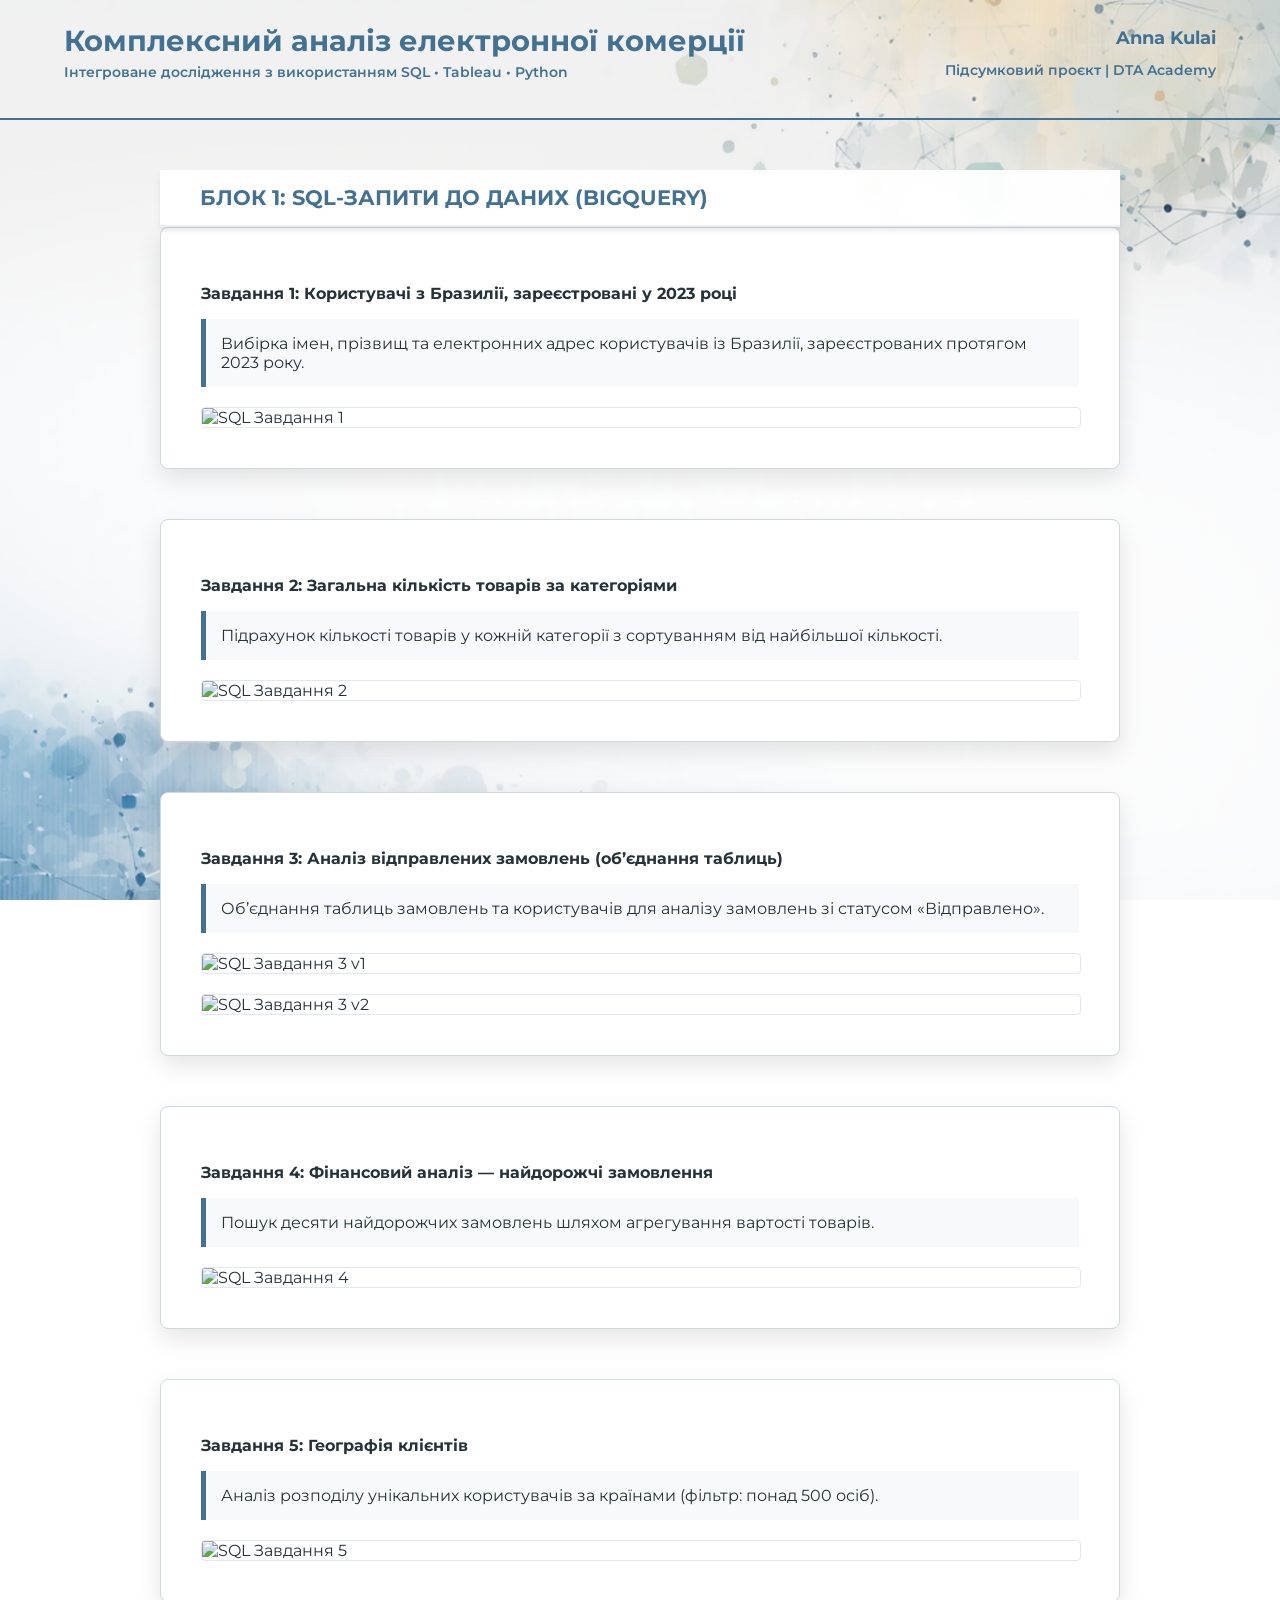
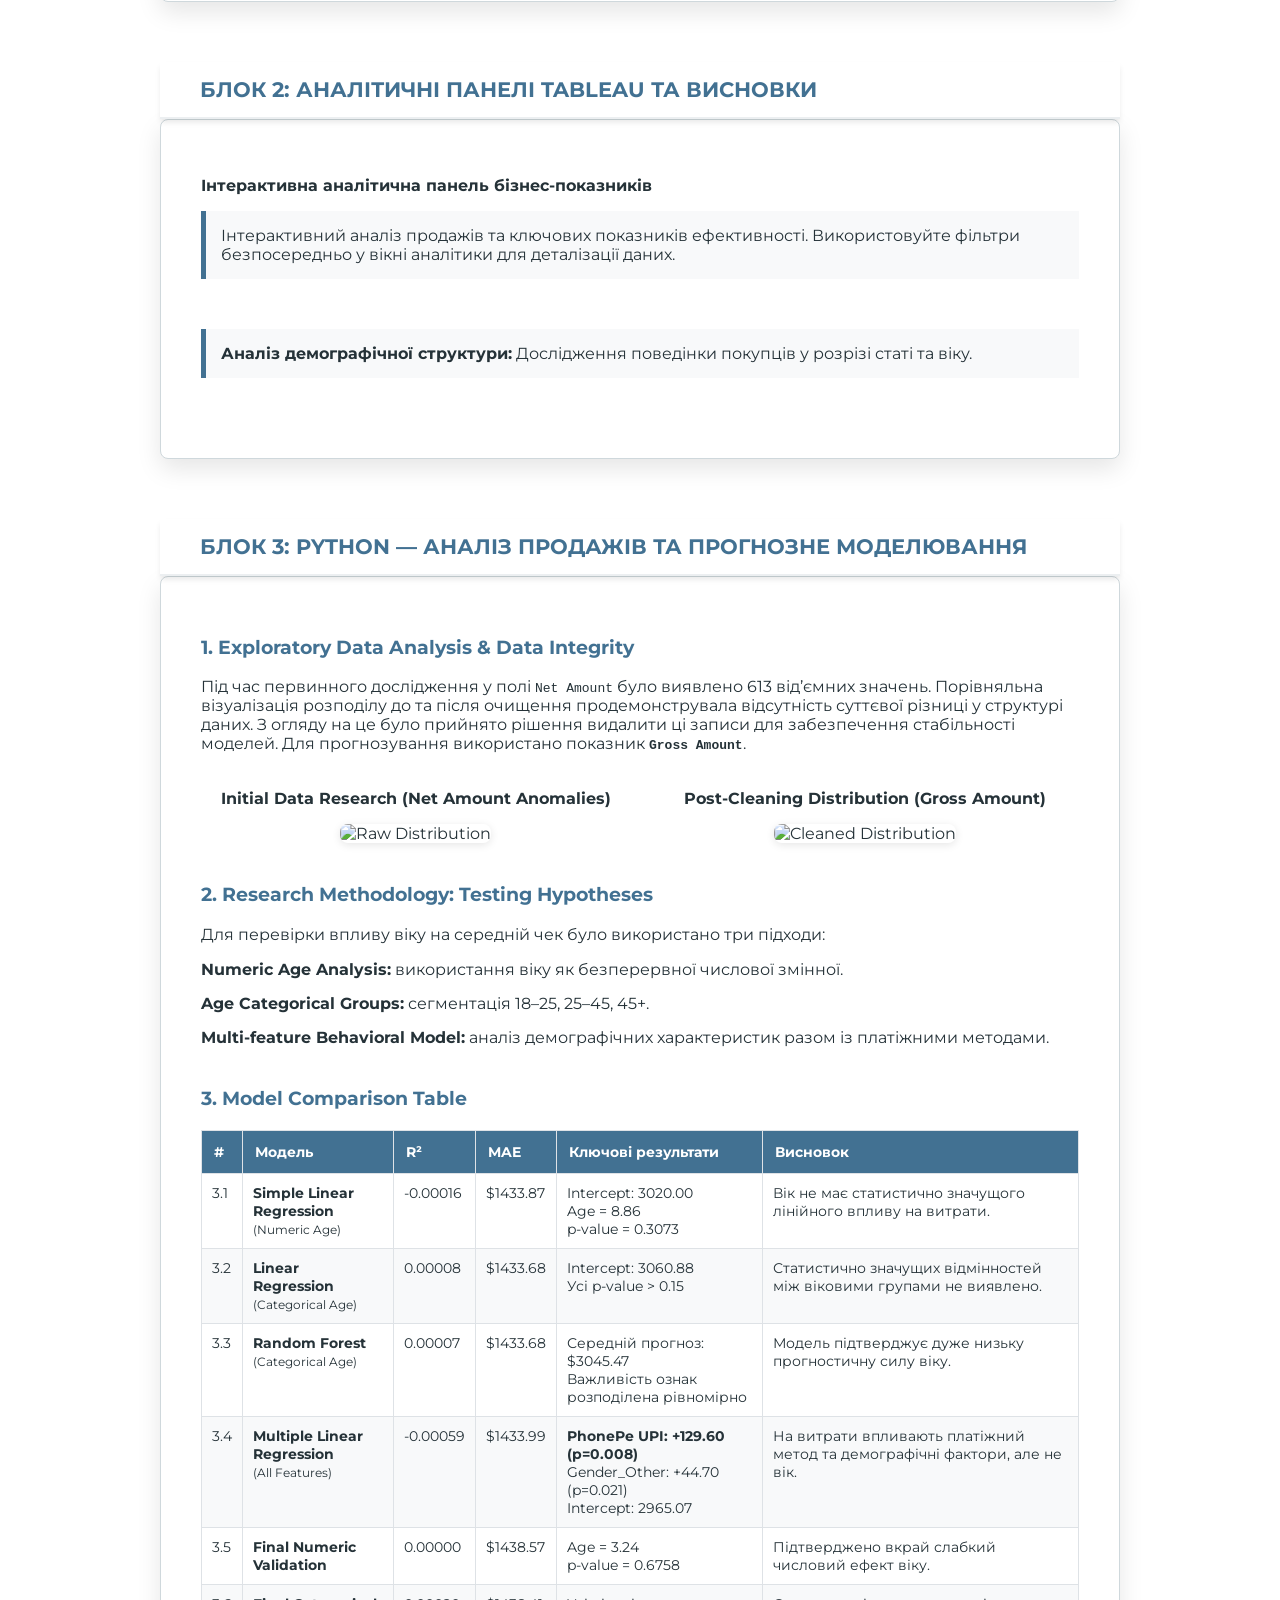
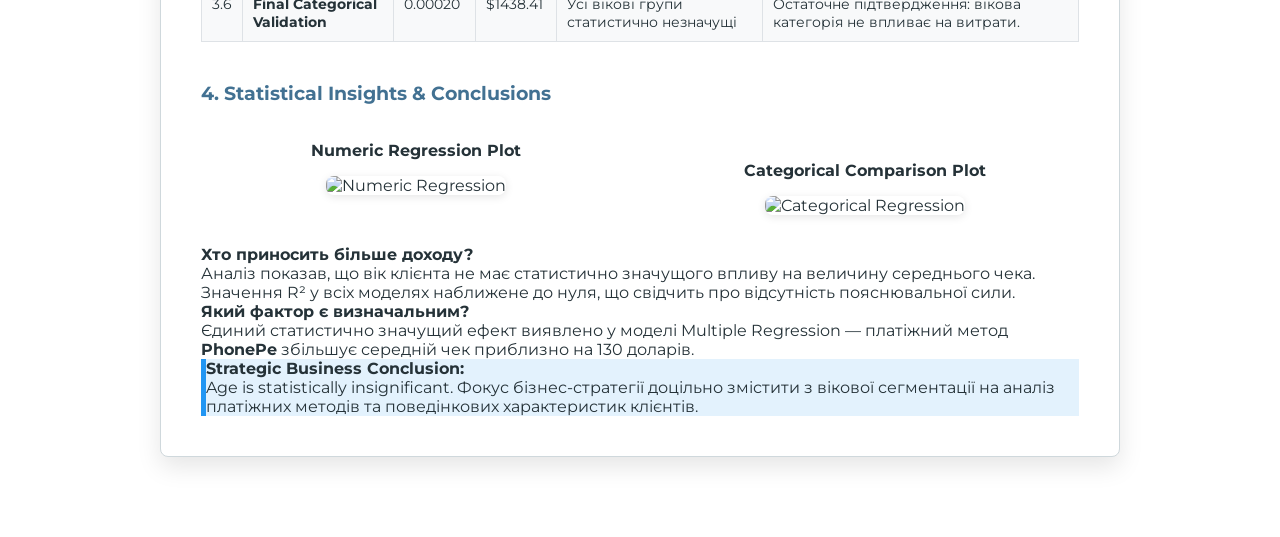
==== presentation/index.html @ 65f723a9 "add folder presentation" ====
<!DOCTYPE html>
<html lang="uk">
<head>
    <meta charset="UTF-8">
    <title>Комплексний аналіз електронної комерції — Anna Kulai</title>
    <link rel="stylesheet" href="style.css">
</head>
<body>

<header class="main-title-box">
    <div class="title-content">
        <h1 class="hero-title">Комплексний аналіз електронної комерції</h1>
        <p class="hero-subtitle">Інтегроване дослідження з використанням SQL • Tableau • Python</p>
    </div>
    <div class="author-block">
        <p class="author-name">Anna Kulai</p>
        <p class="academy-info">Підсумковий проєкт | DTA Academy</p>
    </div>
</header>

<main class="container">

<section class="content-section">
    <h2 class="sticky-sub-title">Блок 1: SQL-запити до даних (BigQuery)</h2>
    
    <div class="card">
        <p><strong>Завдання 1: Користувачі з Бразилії, зареєстровані у 2023 році</strong></p>
        <div class="task-info">
            Вибірка імен, прізвищ та електронних адрес користувачів із Бразилії, зареєстрованих протягом 2023 року.
        </div>
        <img src="Images/SQL/Task_1_BigQuery.png" alt="SQL Завдання 1" class="sql-screenshot">
    </div>

    <div class="card">
        <p><strong>Завдання 2: Загальна кількість товарів за категоріями</strong></p>
        <div class="task-info">
            Підрахунок кількості товарів у кожній категорії з сортуванням від найбільшої кількості.
        </div>
        <img src="Images/SQL/Task_2_BigQuery.png" alt="SQL Завдання 2" class="sql-screenshot">
    </div>

    <div class="card">
        <p><strong>Завдання 3: Аналіз відправлених замовлень (об’єднання таблиць)</strong></p>
        <div class="task-info">
            Об’єднання таблиць замовлень та користувачів для аналізу замовлень зі статусом «Відправлено».
        </div>
        <img src="Images/SQL/Task_3v1_BigQuery.png" alt="SQL Завдання 3 v1" class="sql-screenshot">
        <img src="Images/SQL/Task_3v2_BigQuery.png" alt="SQL Завдання 3 v2" class="sql-screenshot" style="margin-top:20px;">
    </div>

    <div class="card">
        <p><strong>Завдання 4: Фінансовий аналіз — найдорожчі замовлення</strong></p>
        <div class="task-info">
            Пошук десяти найдорожчих замовлень шляхом агрегування вартості товарів.
        </div>
        <img src="Images/SQL/Task_4_BigQuery.png" alt="SQL Завдання 4" class="sql-screenshot">
    </div>

    <div class="card">
        <p><strong>Завдання 5: Географія клієнтів</strong></p>
        <div class="task-info">
            Аналіз розподілу унікальних користувачів за країнами (фільтр: понад 500 осіб).
        </div>
        <img src="Images/SQL/Task_5_BigQuery.png" alt="SQL Завдання 5" class="sql-screenshot">
    </div>
</section>


<section class="content-section">
    <h2 class="sticky-sub-title">Блок 2: Аналітичні панелі Tableau та висновки</h2>
    
    <div class="card">
        <p><strong>Інтерактивна аналітична панель бізнес-показників</strong></p>
        <div class="task-info">
            Інтерактивний аналіз продажів та ключових показників ефективності.
            Використовуйте фільтри безпосередньо у вікні аналітики для деталізації даних.
        </div>

        <div class="tableau-embed-container">
            <div class='tableauPlaceholder' id='viz1772448988327' style='position: relative'>
                <object class='tableauViz' style='display:none;'>
                    <param name='name' value='EcommerceDatasetforDataAnalysisKaggle&#47;SalesCustomerInsightsDashboard' />
                    <param name='tabs' value='yes' />
                    <param name='toolbar' value='yes' />
                </object>
            </div>
        </div>

        <div class="task-info" style="margin-top: 30px;">
            <strong>Аналіз демографічної структури:</strong> Дослідження поведінки покупців у розрізі статі та віку.
        </div>

        <div class="tableau-embed-container">
            <div class='tableauPlaceholder' id='viz1772449015219' style='position: relative'>
                <object class='tableauViz' style='display:none;'>
                    <param name='name' value='EcommerceDatasetforDataAnalysisKaggle&#47;GenderDemographicsAnalysis' />
                    <param name='tabs' value='yes' />
                    <param name='toolbar' value='yes' />
                </object>
            </div>
        </div>

        <script type='text/javascript'>
            function loadTableau(id) {
                var divElement = document.getElementById(id);
                var vizElement = divElement.getElementsByTagName('object')[0];
                
                vizElement.style.width = '100%';
                
                if (divElement.offsetWidth > 800) {
                    vizElement.style.height = '850px'; 
                } else {
                    vizElement.style.height = '1600px'; 
                }
                
                var scriptElement = document.createElement('script');
                scriptElement.src = 'https://public.tableau.com/javascripts/api/viz_v1.js';
                vizElement.parentNode.insertBefore(scriptElement, vizElement);
            }
            
            loadTableau('viz1772448988327');
            loadTableau('viz1772449015219');
        </script>
    </div>
</section>


<section class="content-section">
    <h2 class="sticky-sub-title">Блок 3: Python — Аналіз продажів та прогнозне моделювання</h2>
    
    <div class="card">
        <h3 style="color: #427192;">1. Exploratory Data Analysis & Data Integrity</h3>
        <p>
            Під час первинного дослідження у полі <code>Net Amount</code> було виявлено 613 від’ємних значень.
            Порівняльна візуалізація розподілу до та після очищення продемонструвала відсутність суттєвої різниці у структурі даних.
            З огляду на це було прийнято рішення видалити ці записи для забезпечення стабільності моделей.
            Для прогнозування використано показник <strong><code>Gross Amount</code></strong>.
        </p>
        
        <div class="eda-grid">
            <div class="eda-item">
                <p><strong>Initial Data Research (Net Amount Anomalies)</strong></p>
                <img src="Images/ML_Plots/raw_data_distribution.png" alt="Raw Distribution">
            </div>
            <div class="eda-item">
                <p><strong>Post-Cleaning Distribution (Gross Amount)</strong></p>
                <img src="Images/ML_Plots/cleaned_data_distribution.png" alt="Cleaned Distribution">
            </div>
        </div>

        <h3 style="color: #427192; margin-top: 40px;">2. Research Methodology: Testing Hypotheses</h3>
        <p>
            Для перевірки впливу віку на середній чек було використано три підходи:
        </p>

        <div class="ml-methodology-box">
            <ul style="list-style: none; padding: 0; margin: 0;">
                <li style="margin-bottom: 15px;">
                    <strong>Numeric Age Analysis:</strong> використання віку як безперервної числової змінної.
                </li>
                <li style="margin-bottom: 15px;">
                    <strong>Age Categorical Groups:</strong> сегментація 18–25, 25–45, 45+.
                </li>
                <li>
                    <strong>Multi-feature Behavioral Model:</strong> аналіз демографічних характеристик разом із платіжними методами.
                </li>
            </ul>
        </div>

        <h3 style="color: #427192; margin-top: 40px;">3. Model Comparison Table</h3>
<div class="model-table-container">
<table class="model-comparison-table">
    <thead>
        <tr>
            <th>#</th>
            <th>Модель</th>
            <th>R²</th>
            <th>MAE</th>
            <th>Ключові результати</th>
            <th>Висновок</th>
        </tr>
    </thead>
    <tbody>

        <tr>
            <td>3.1</td>
            <td>
                <strong>Simple Linear Regression</strong><br>
                <small>(Numeric Age)</small>
            </td>
            <td>-0.00016</td>
            <td>$1433.87</td>
            <td>
                Intercept: 3020.00<br>
                Age = 8.86<br>
                p-value = 0.3073
            </td>
            <td>
                Вік не має статистично значущого лінійного впливу на витрати.
            </td>
        </tr>

        <tr>
            <td>3.2</td>
            <td>
                <strong>Linear Regression</strong><br>
                <small>(Categorical Age)</small>
            </td>
            <td>0.00008</td>
            <td>$1433.68</td>
            <td>
                Intercept: 3060.88<br>
                Усі p-value &gt; 0.15
            </td>
            <td>
                Статистично значущих відмінностей між віковими групами не виявлено.
            </td>
        </tr>

        <tr>
            <td>3.3</td>
            <td>
                <strong>Random Forest</strong><br>
                <small>(Categorical Age)</small>
            </td>
            <td>0.00007</td>
            <td>$1433.68</td>
            <td>
                Середній прогноз: $3045.47<br>
                Важливість ознак розподілена рівномірно
            </td>
            <td>
                Модель підтверджує дуже низьку прогностичну силу віку.
            </td>
        </tr>

        <tr class="sig-row">
            <td>3.4</td>
            <td>
                <strong>Multiple Linear Regression</strong><br>
                <small>(All Features)</small>
            </td>
            <td>-0.00059</td>
            <td>$1433.99</td>
            <td>
                <strong>PhonePe UPI: +129.60 (p=0.008)</strong><br>
                Gender_Other: +44.70 (p=0.021)<br>
                Intercept: 2965.07
            </td>
            <td>
                На витрати впливають платіжний метод та демографічні фактори, але не вік.
            </td>
        </tr>

        <tr>
            <td>3.5</td>
            <td>
                <strong>Final Numeric Validation</strong>
            </td>
            <td>0.00000</td>
            <td>$1438.57</td>
            <td>
                Age = 3.24<br>
                p-value = 0.6758
            </td>
            <td>
                Підтверджено вкрай слабкий числовий ефект віку.
            </td>
        </tr>

        <tr>
            <td>3.6</td>
            <td>
                <strong>Final Categorical Validation</strong>
            </td>
            <td>0.00020</td>
            <td>$1438.41</td>
            <td>
                Усі вікові групи статистично незначущі
            </td>
            <td>
                Остаточне підтвердження: вікова категорія не впливає на витрати.
            </td>
        </tr>

    </tbody>
</table>
</div>
        <h3 style="color: #427192; margin-top: 40px;">4. Statistical Insights & Conclusions</h3>
        
        <div class="eda-grid">
            <div class="eda-item">
                <p><strong>Numeric Regression Plot</strong></p>
                <img src="Images/ML_Plots/age_numeric_regression.png" alt="Numeric Regression">
            </div>
            <div class="eda-item" style="margin-top: 20px;">
                <p><strong>Categorical Comparison Plot</strong></p>
                <img src="Images/ML_Plots/age_categorical_regression.png" alt="Categorical Regression">
            </div>
        </div>

        <div class="q-box" style="margin-top: 30px;">
            <strong>Хто приносить більше доходу?</strong><br>
            Аналіз показав, що вік клієнта не має статистично значущого впливу на величину середнього чека.
            Значення R² у всіх моделях наближене до нуля, що свідчить про відсутність пояснювальної сили.
        </div>

        <div class="q-box">
            <strong>Який фактор є визначальним?</strong><br>
            Єдиний статистично значущий ефект виявлено у моделі Multiple Regression —
            платіжний метод <strong>PhonePe</strong> збільшує середній чек приблизно на 130 доларів.
        </div>

        <div class="q-box" style="border-left: 5px solid #2196f3; background: #e3f2fd;">
            <strong>Strategic Business Conclusion:</strong><br>
            Age is statistically insignificant.
            Фокус бізнес-стратегії доцільно змістити з вікової сегментації на аналіз платіжних методів
            та поведінкових характеристик клієнтів.
        </div>

    </div>
</section>
---- presentation/style.css ----
/* Підключення шрифтів */
@import url('https://fonts.googleapis.com/css2?family=Montserrat:wght@400;600;700&display=swap');

body {
    margin: 0;
    padding: 0;
    font-family: 'Montserrat', sans-serif;
    color: #253238;
    min-height: 100vh;
    display: flex;
    flex-direction: column;
    align-items: center;
    
    /* ФОН СТОРІНКИ */
    background-image: url("background.png");
    background-position: center;
    background-repeat: no-repeat;
    background-attachment: fixed;
    background-size: cover;

    padding-top: 150px; 
}

/* --- ФІКСОВАНИЙ ХЕДЕР --- */
.main-title-box {
    width: 100%;
    height: 120px;
    position: fixed;
    top: 0;
    left: 0;
    z-index: 1000;

    background-image: url("background.png");
    background-position: center;
    background-size: cover;
    background-attachment: fixed;

    display: flex;
    justify-content: space-between;
    align-items: center;
    padding: 0 5%;
    box-sizing: border-box;
    border-bottom: 2px solid #427192;
}

.hero-title {
    color: #427192;
    font-size: 1.8rem;
    font-weight: 700;
    margin: 0;
}

.hero-subtitle {
    color: #427192;
    font-size: 0.9rem;
    font-weight: 600;
    margin-top: 5px;
}

.author-block {
    text-align: right;
}

.author-name {
    color: #427192;
    font-size: 1.1rem;
    font-weight: 700;
    margin: 0;
}

.academy-info {
    color: #427192;
    font-size: 0.85rem;
    font-weight: 600;
}

/* --- КОНТЕЙНЕР ТА КАРТКИ --- */
.container {
    max-width: 1000px;
    padding: 20px;
    width: 100%;
    box-sizing: border-box;
}

.card {
    background: #ffffff; 
    padding: 40px;
    border-radius: 8px;
    box-shadow: 0 10px 25px rgba(0, 0, 0, 0.1);
    margin-bottom: 50px;
    border: 1px solid #CFD8DC;
}

h2 {
    color: #427192;
    font-size: 1.5rem;
    border-bottom: 2px solid #ECEFF1;
    padding-bottom: 12px;
    margin-bottom: 25px;
}

.task-info {
    background: #F8F9FA;
    padding: 15px;
    border-left: 5px solid #427192;
    margin-bottom: 20px;
}

.sql-screenshot {
    width: 100%;
    height: auto;
    border-radius: 4px;
    border: 1px solid #e2e8f0;
    display: block;
}

/* Контейнер для секції, щоб sticky працював правильно */
.content-section {
    position: relative;
    margin-bottom: 60px;
    width: 100%;
}

/* Динамічний підзаголовок */
.sticky-sub-title {
    position: -webkit-sticky; /* Для Safari */
    position: sticky;
    top: 120px; /* Висота твого основного хедера, щоб не було нахлесту */
    z-index: 900; /* Трохи нижче, ніж основний хедер (там 1000) */
    
    background: rgba(255, 255, 255, 0.95); /* Світлий фон, щоб текст не зливався з картинками */
    color: #427192; /* Твій сіро-синій колір */
    padding: 15px 40px;
    margin: 0;
    font-size: 1.3rem;
    text-transform: uppercase;
    border-bottom: 2px solid #ECEFF1;
    box-shadow: 0 4px 6px -1px rgba(0, 0, 0, 0.1);
    backdrop-filter: blur(5px);
}

/* Прибираємо дублюючі заголовки всередині карток, якщо вони там були */
.card h2 {
    display: none; 
}

.task-info ul {
    margin: 10px 0 0 20px;
    padding: 0;
}
.task-info li {
    margin-bottom: 5px;
}

.tableau-embed-container {
    width: 100%;
    margin: 20px 0;
    overflow: hidden; /* Гарантує відсутність прокрутки */
    display: flex;
    flex-direction: column;
    align-items: center;
}

.tableauPlaceholder {
    width: 100% !important; /* Розтягує на всю ширину картки */
}

/* Стилі для таблиці моделей */
.model-table-container {
    overflow-x: auto;
    margin: 20px 0;
}

.model-comparison-table {
    width: 100%;
    border-collapse: collapse;
    font-size: 0.9rem;
    background: #ffffff;
}

.model-comparison-table th {
    background-color: #427192;
    color: white;
    padding: 12px;
    text-align: left;
    border: 1px solid #dee2e6;
}

.model-comparison-table td {
    padding: 10px;
    border: 1px solid #dee2e6;
    vertical-align: top;
}

.model-comparison-table tr:nth-child(even) {
    background-color: #f8f9fa;
}

/* Акценти для значущих результатів */
.highlight-positive {
    color: #2e7d32;
    font-weight: 600;
}

.insight-card {
    background: #e3f2fd;
    border-left: 5px solid #2196f3;
    padding: 15px;
    margin-top: 15px;
}
/* Сітка для порівняння графіків EDA */

.eda-grid {
    display: flex;
    gap: 20px;
    margin: 20px 0;
}
.eda-item {
    flex: 1;
    text-align: center;
}
.eda-item img {
    width: 100%;
    border-radius: 8px;
    box-shadow: 0 2px 8px rgba(0,0,0,0.1);
}
.ml-results-box {
    background: #f8f9fa;
    border-radius: 8px;
    padding: 20px;
    border-left: 5px solid #427192;
}
.q-and-a {
    margin-top: 25px;
    padding: 15px;
    background: #fff;
    border: 1px solid #e0e0e0;
    border-radius: 8px;
}
.q-and-a strong {
    color: #427192;
    display: block;
    margin-bottom: 5px;
}

.data-split-box {
    background: #fdfcf0; /* Легкий кремовий колір для коду/структури */
    border: 1px dashed #427192;
    padding: 15px;
    border-radius: 8px;
    margin: 20px 0;
    font-family: 'Courier New', Courier, monospace;
    font-size: 0.85rem;
}
.data-split-box code {
    color: #c7254e;
    background: #f9f2f4;
    padding: 2px 4px;
    border-radius: 4px;
}

.final-plots-vertical {
    display: flex;
    flex-direction: column; /* Має бути колонкою */
    align-items: center;    /* Центрування графіків */
    gap: 20px;
    width: 100%;
}

.final-plots-vertical .eda-item {
    width: 100%;
    max-width: 900px; /* Обмежуємо, щоб графік не був на весь гігантський монітор, але був великим */
    text-align: center;
}

.final-plots-vertical img {
    width: 100%;
    height: auto;
    border-radius: 8px;
    box-shadow: 0 4px 12px rgba(0,0,0,0.1);
}
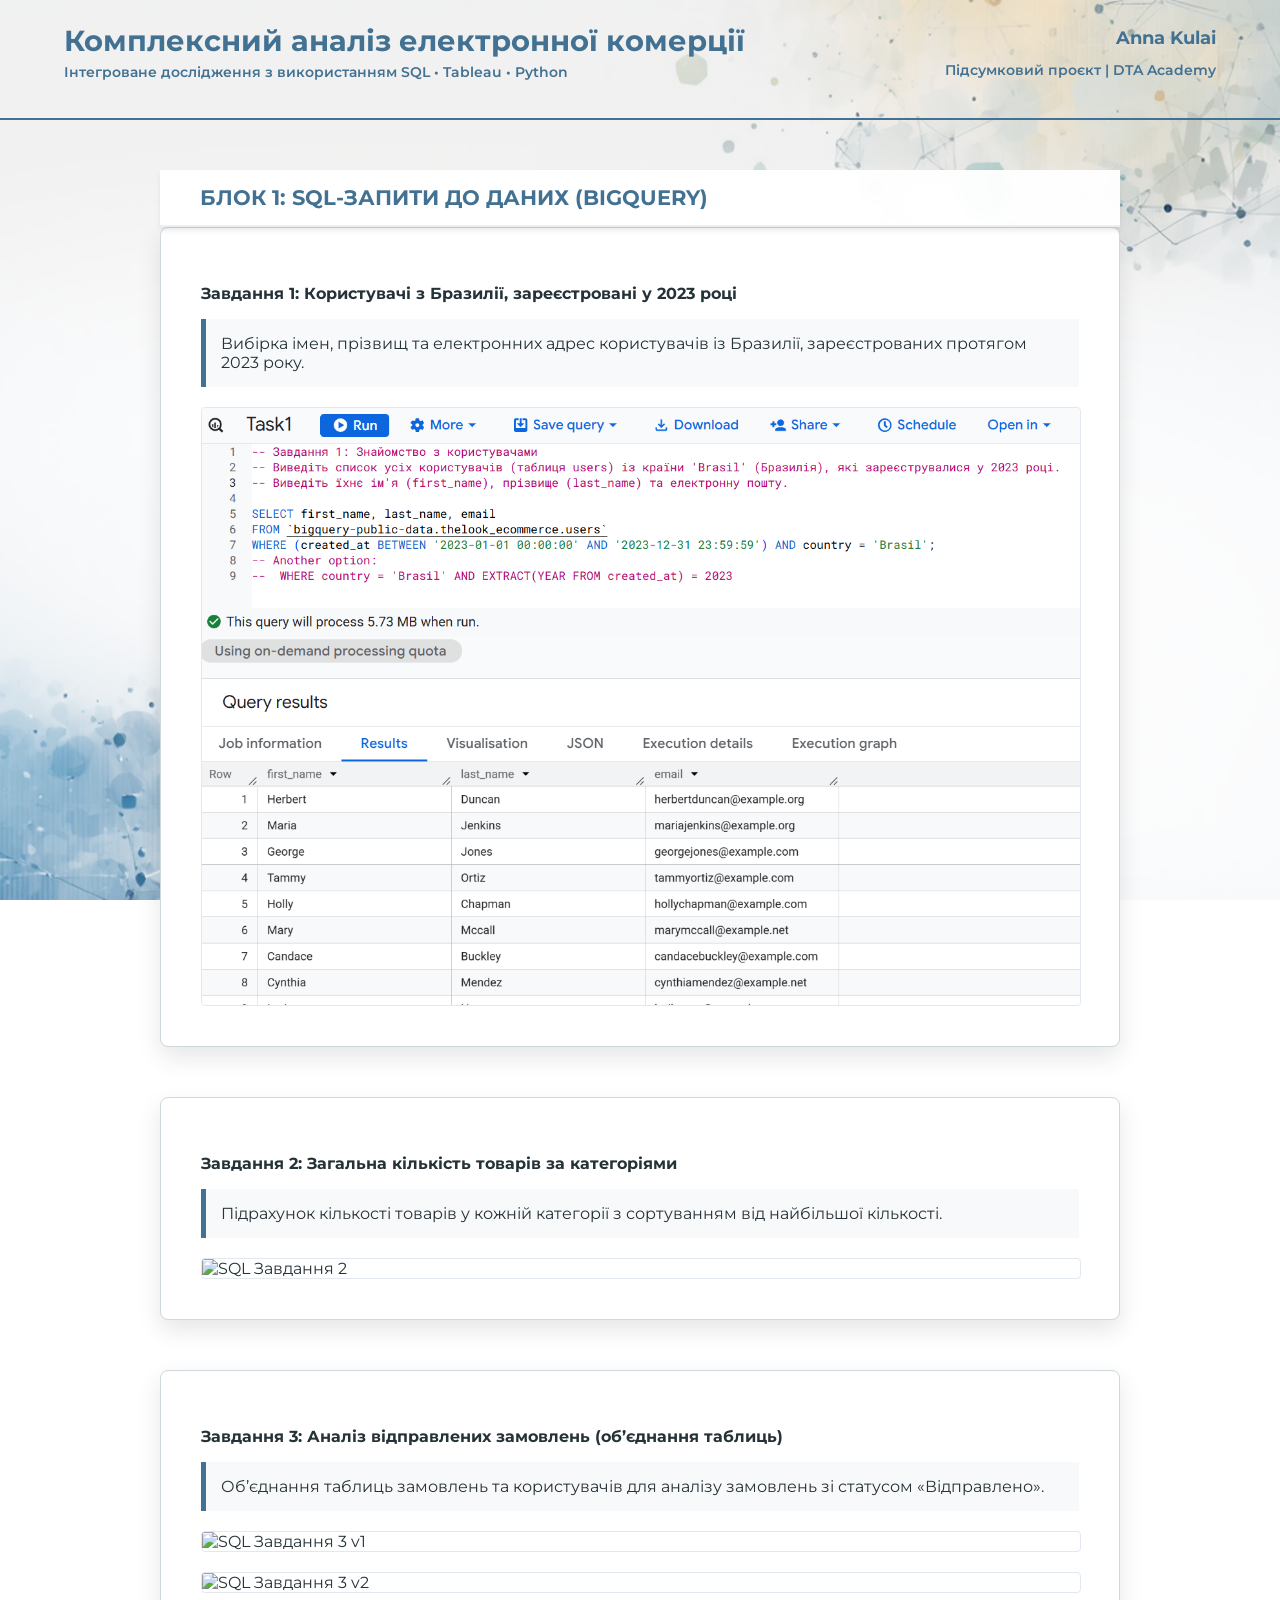
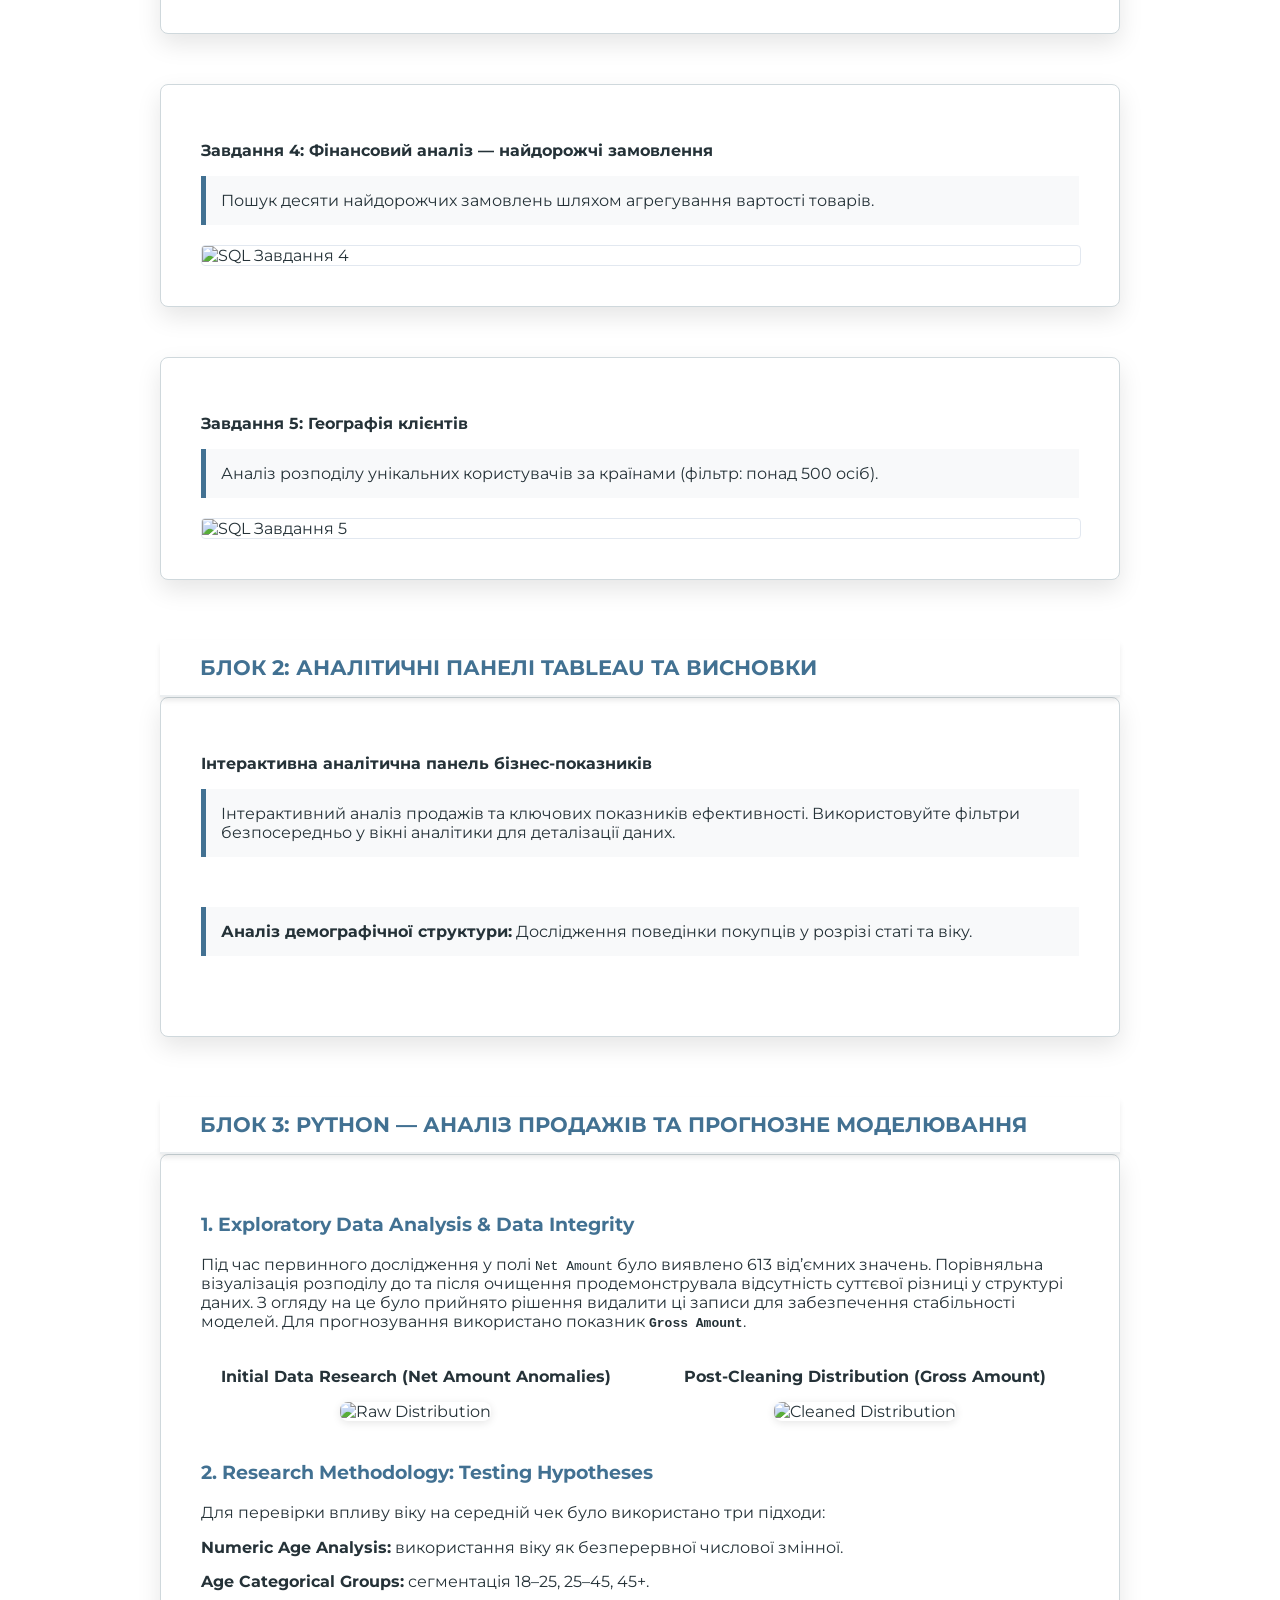
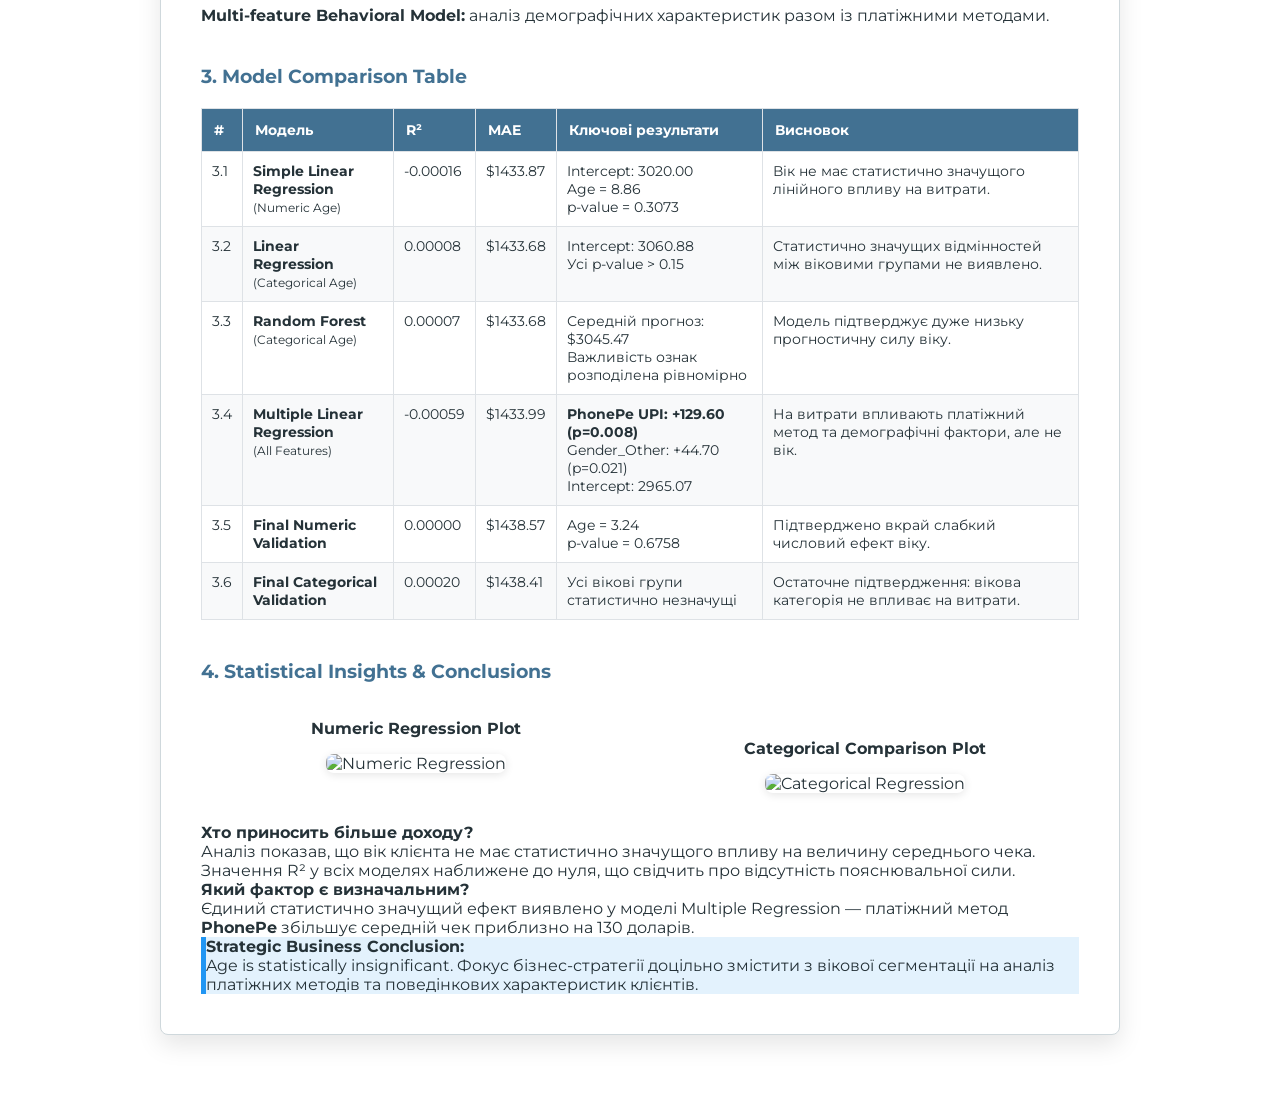
==== commit a4954365: "fix bags" ====
--- a/presentation/index.html
+++ b/presentation/index.html
@@ -28,7 +28,7 @@
         <div class="task-info">
             Вибірка імен, прізвищ та електронних адрес користувачів із Бразилії, зареєстрованих протягом 2023 року.
         </div>
-        <img src="Images/SQL/Task_1_BigQuery.png" alt="SQL Завдання 1" class="sql-screenshot">
+        <img src="../Images/SQL/Task_1_BigQuery.png" alt="SQL Завдання 1" class="sql-screenshot">
     </div>
 
     <div class="card">
